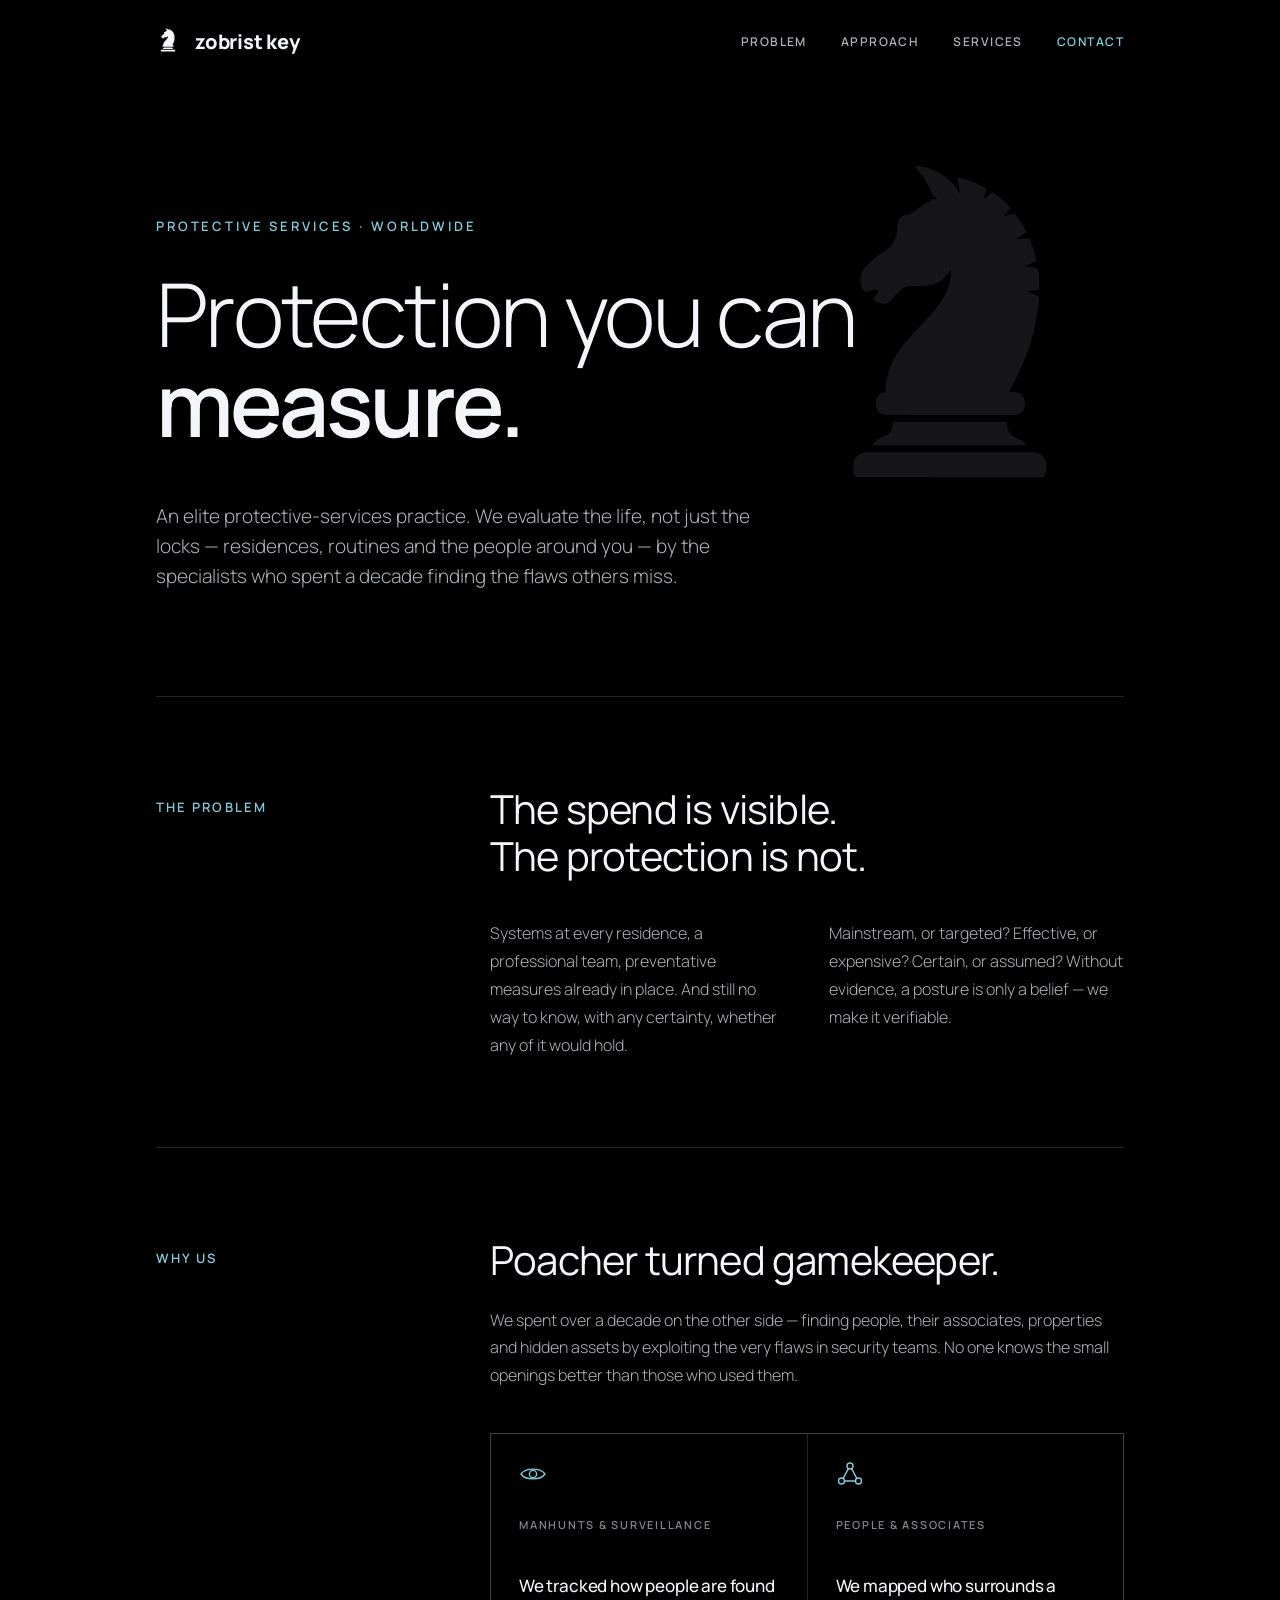
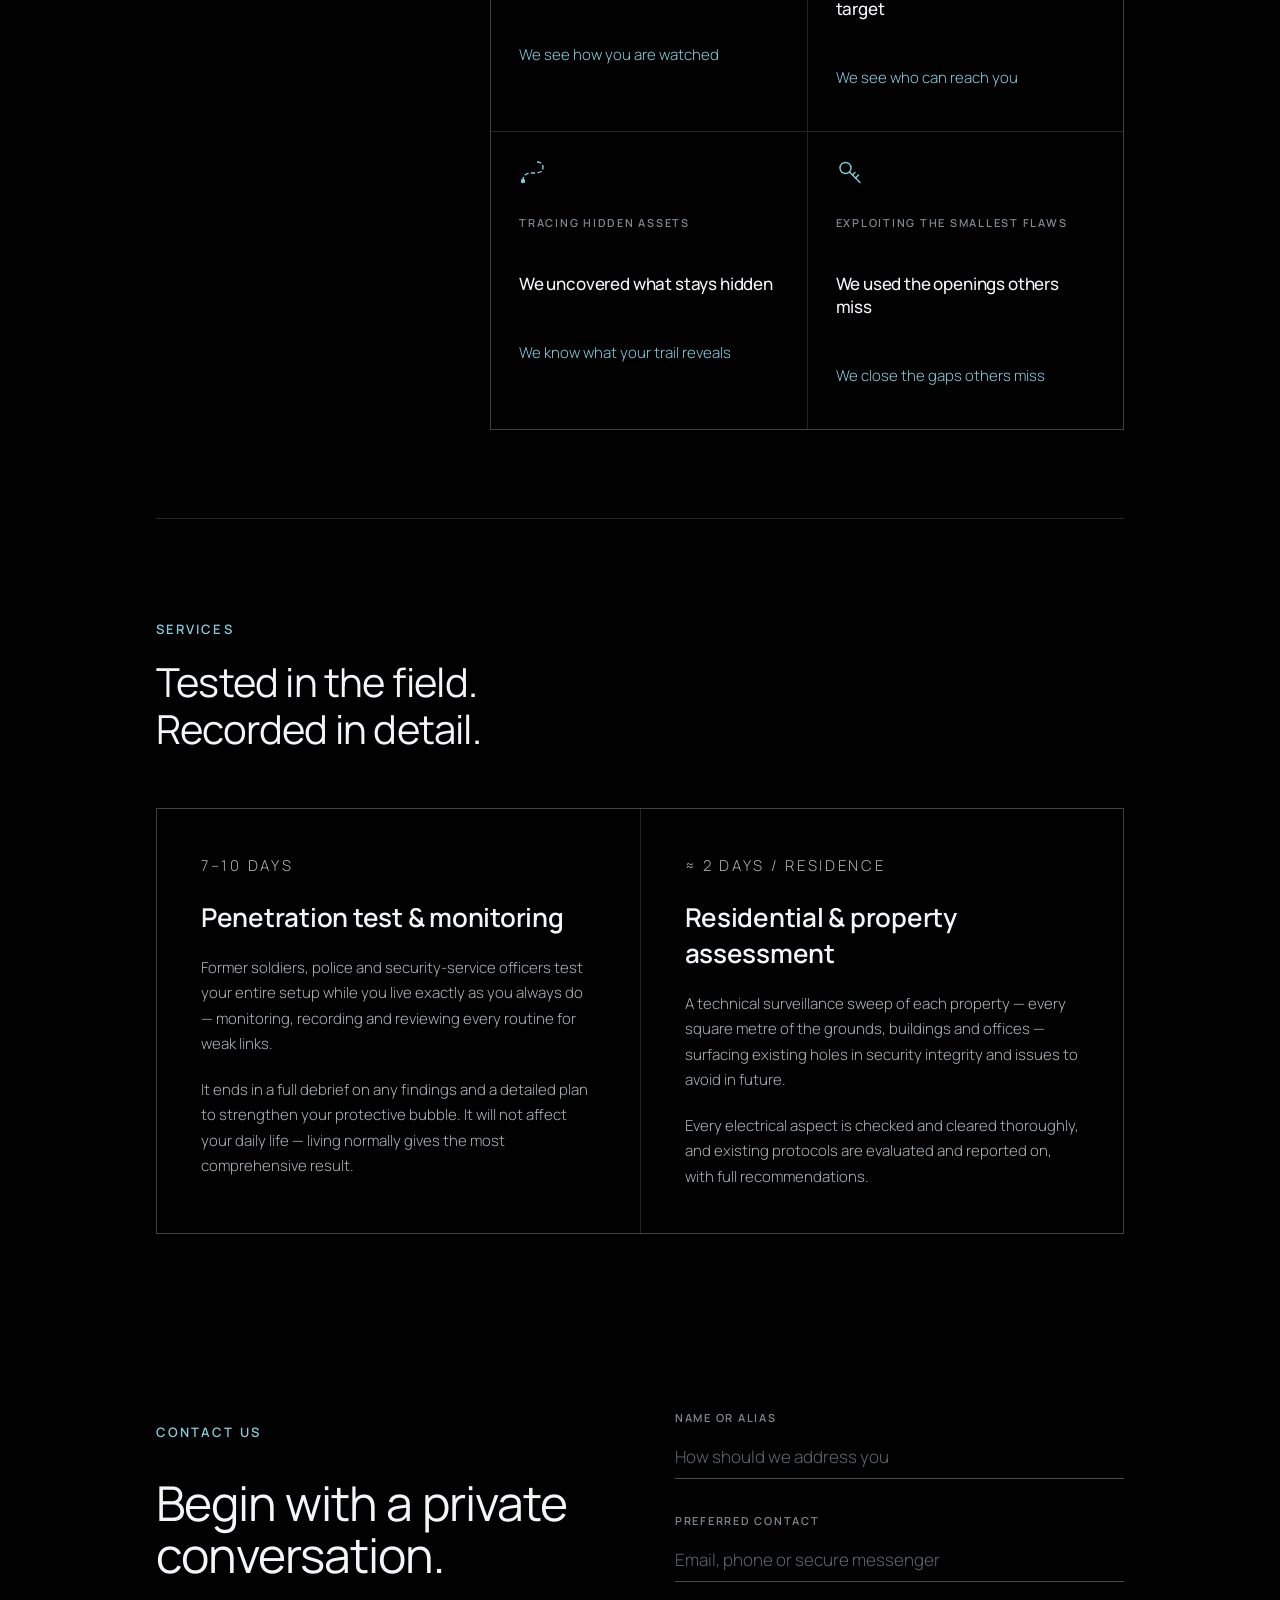
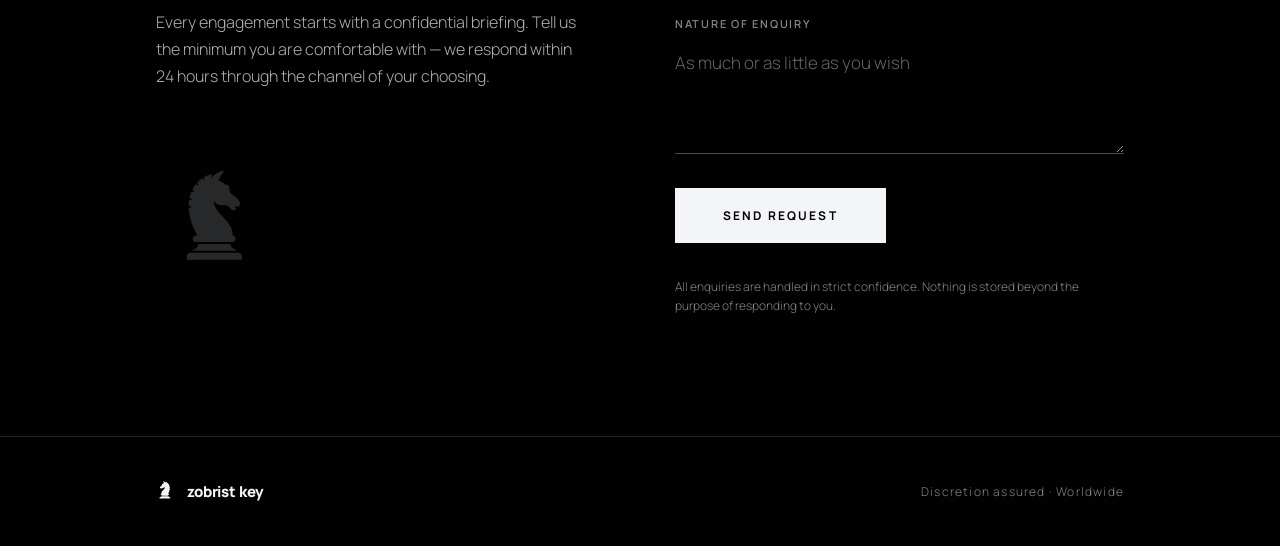
==== index.html @ a70cca1a "feat: add branded favicon" ====
<!DOCTYPE html>
<html lang="en">
<head>
  <meta charset="utf-8">
  <meta name="viewport" content="width=device-width, initial-scale=1">
  <title>Zobrist Key — Protection you can measure</title>
  <meta name="description" content="An elite protective-services practice. We evaluate the life, not just the locks — residences, routines and the people around you.">
  <link rel="icon" href="assets/favicon.svg" type="image/svg+xml">

  <!-- Set .js before first paint so reveal-hiding only applies when JS is
       live. If this script somehow doesn't run, all content stays visible. -->
  <script>document.documentElement.classList.add('js');</script>

  <link rel="preconnect" href="https://fonts.googleapis.com">
  <link rel="preconnect" href="https://fonts.gstatic.com" crossorigin>
  <link href="https://fonts.googleapis.com/css2?family=Manrope:wght@300;400;500;600;700;800&display=swap" rel="stylesheet">
  <link rel="stylesheet" href="styles.css">
</head>
<body>

  <!-- ===================== HEADER ===================== -->
  <header class="site-header" id="siteHeader">
    <div class="site-header__inner">
      <a class="brand" href="#top" aria-label="Zobrist Key">
        <span class="brand__mark kn" aria-hidden="true"></span>
        <span class="brand__word">zobrist key</span>
      </a>
      <nav class="nav" aria-label="Primary">
        <a href="#problem">Problem</a>
        <a href="#approach">Approach</a>
        <a href="#services">Services</a>
        <a href="#contact" class="is-cta">Contact</a>
      </nav>
    </div>
  </header>

  <main>
    <div class="container">

      <!-- ===================== HERO ===================== -->
      <section class="hero" id="top" aria-labelledby="hero-title">
        <span class="hero__watermark kn" aria-hidden="true"></span>
        <p class="hero__eyebrow" data-reveal>Protective services · worldwide</p>
        <h1 class="hero__title" id="hero-title" data-reveal>Protection you can <em>measure.</em></h1>
        <p class="hero__lead" data-reveal>An elite protective-services practice. We evaluate the life, not just the locks — residences, routines and the people around you — by the specialists who spent a decade finding the flaws others miss.</p>
      </section>

      <!-- ===================== PROBLEM ===================== -->
      <section class="section section--split" id="problem" aria-labelledby="problem-title">
        <div class="section__aside" data-reveal>
          <p class="eyebrow">The Problem</p>
        </div>
        <div class="section__body">
          <h2 class="h2 problem__title" id="problem-title" data-reveal>The spend is visible. The protection is not.</h2>
          <div class="problem__cols">
            <p data-reveal>Systems at every residence, a professional team, preventative measures already in place. And still no way to know, with any certainty, whether any of it would hold.</p>
            <p data-reveal>Mainstream, or targeted? Effective, or expensive? Certain, or assumed? Without evidence, a posture is only a belief — we make it verifiable.</p>
          </div>
        </div>
      </section>

      <!-- ===================== APPROACH / WHY US ===================== -->
      <section class="section section--split" id="approach" aria-labelledby="approach-title">
        <div class="section__aside" data-reveal>
          <p class="eyebrow">Why us</p>
        </div>
        <div class="section__body">
          <h2 class="h2 approach__title" id="approach-title" data-reveal>Poacher turned gamekeeper.</h2>
          <p class="approach__intro" data-reveal>We spent over a decade on the other side — finding people, their associates, properties and hidden assets by exploiting the very flaws in security teams. No one knows the small openings better than those who used them.</p>
          <div class="hgrid hgrid--pairs">
            <div class="map-card" data-reveal>
              <div class="map-card__icon">
                <svg viewBox="0 0 28 28" width="28" height="28" fill="none" stroke="currentColor" stroke-width="1.4" stroke-linecap="round" stroke-linejoin="round" aria-hidden="true">
                  <path d="M2 14 C6.5 7.5 21.5 7.5 26 14 C21.5 20.5 6.5 20.5 2 14 Z"/>
                  <circle cx="14" cy="14" r="3.6"/>
                </svg>
              </div>
              <p class="map-card__tag">Manhunts &amp; surveillance</p>
              <p class="map-card__past">We tracked how people are found</p>
              <p class="map-card__now">We see how you are watched</p>
            </div>
            <div class="map-card" data-reveal>
              <div class="map-card__icon">
                <svg viewBox="0 0 28 28" width="28" height="28" fill="none" stroke="currentColor" stroke-width="1.4" stroke-linecap="round" stroke-linejoin="round" aria-hidden="true">
                  <circle cx="14" cy="6" r="3"/>
                  <circle cx="5.5" cy="21" r="3"/>
                  <circle cx="22.5" cy="21" r="3"/>
                  <path d="M12.4 8.6 L7.2 18.4"/>
                  <path d="M15.6 8.6 L20.8 18.4"/>
                  <path d="M8.5 21 L19.5 21"/>
                </svg>
              </div>
              <p class="map-card__tag">People &amp; associates</p>
              <p class="map-card__past">We mapped who surrounds a target</p>
              <p class="map-card__now">We see who can reach you</p>
            </div>
            <div class="map-card" data-reveal>
              <div class="map-card__icon">
                <svg viewBox="0 0 28 28" width="28" height="28" fill="none" stroke="currentColor" stroke-width="1.4" stroke-linecap="round" stroke-linejoin="round" aria-hidden="true">
                  <path d="M4 23 C4 15 10 15 14 15 C18 15 24 15 24 9 C24 5.5 21 4 18.5 4" stroke-dasharray="3.2 3.4"/>
                  <circle cx="4" cy="23" r="2.2" fill="currentColor" stroke="none"/>
                </svg>
              </div>
              <p class="map-card__tag">Tracing hidden assets</p>
              <p class="map-card__past">We uncovered what stays hidden</p>
              <p class="map-card__now">We know what your trail reveals</p>
            </div>
            <div class="map-card" data-reveal>
              <div class="map-card__icon">
                <svg viewBox="0 0 28 28" width="28" height="28" fill="none" stroke="currentColor" stroke-width="1.4" stroke-linecap="round" stroke-linejoin="round" aria-hidden="true">
                  <circle cx="9.5" cy="10" r="5.5"/>
                  <path d="M13.5 14 L24 24.5"/>
                  <path d="M19.5 20 L22.5 17"/>
                  <path d="M16.5 17 L19 14.5"/>
                </svg>
              </div>
              <p class="map-card__tag">Exploiting the smallest flaws</p>
              <p class="map-card__past">We used the openings others miss</p>
              <p class="map-card__now">We close the gaps others miss</p>
            </div>
          </div>
        </div>
      </section>

      <!-- ===================== SERVICES ===================== -->
      <section class="section services" id="services" aria-labelledby="services-title">
        <p class="eyebrow" data-reveal>Services</p>
        <h2 class="h2 services__title" id="services-title" data-reveal>Tested in the field. Recorded in detail.</h2>
        <div class="hgrid hgrid--2">
          <article class="service-card" data-reveal>
            <p class="service-card__meta">7–10 days</p>
            <h3 class="service-card__title">Penetration test &amp; monitoring</h3>
            <p>Former soldiers, police and security-service officers test your entire setup while you live exactly as you always do — monitoring, recording and reviewing every routine for weak links.</p>
            <p>It ends in a full debrief on any findings and a detailed plan to strengthen your protective bubble. It will not affect your daily life — living normally gives the most comprehensive result.</p>
          </article>
          <article class="service-card" data-reveal>
            <p class="service-card__meta">≈ 2 days / residence</p>
            <h3 class="service-card__title">Residential &amp; property assessment</h3>
            <p>A technical surveillance sweep of each property — every square metre of the grounds, buildings and offices — surfacing existing holes in security integrity and issues to avoid in future.</p>
            <p>Every electrical aspect is checked and cleared thoroughly, and existing protocols are evaluated and reported on, with full recommendations.</p>
          </article>
        </div>
      </section>

      <!-- ===================== CONTACT ===================== -->
      <section class="contact" id="contact" aria-labelledby="contact-title">
        <div class="contact__intro">
          <p class="eyebrow" data-reveal>Contact us</p>
          <h2 class="contact__title" id="contact-title" data-reveal>Begin with a private conversation.</h2>
          <p class="lead contact__lead" data-reveal>Every engagement starts with a confidential briefing. Tell us the minimum you are comfortable with — we respond within 24 hours through the channel of your choosing.</p>
          <span class="contact__mark kn" data-reveal aria-hidden="true"></span>
        </div>
        <div class="contact__form-wrap">
          <form class="form" id="contactForm" novalidate>
            <label class="field">
              <span class="field__label">Name or alias</span>
              <input type="text" name="name" autocomplete="off" placeholder="How should we address you">
            </label>
            <label class="field">
              <span class="field__label">Preferred contact</span>
              <input type="text" name="contact" autocomplete="off" placeholder="Email, phone or secure messenger">
            </label>
            <label class="field">
              <span class="field__label">Nature of enquiry</span>
              <textarea name="enquiry" rows="4" placeholder="As much or as little as you wish"></textarea>
            </label>
            <button type="submit" class="btn">Send request</button>
            <p class="form__note">All enquiries are handled in strict confidence. Nothing is stored beyond the purpose of responding to you.</p>
          </form>

          <div class="form-success" id="formSuccess" hidden>
            <span class="form-success__mark kn" aria-hidden="true"></span>
            <h3>Request received.</h3>
            <p>We will make contact within 24 hours through the channel you provided. No further action is required.</p>
          </div>
        </div>
      </section>

    </div>
  </main>

  <!-- ===================== FOOTER ===================== -->
  <footer class="site-footer">
    <div class="site-footer__inner">
      <div class="site-footer__brand">
        <span class="site-footer__mark kn" aria-hidden="true"></span>
        <span class="site-footer__word">zobrist key</span>
      </div>
      <p class="site-footer__tag">Discretion assured · Worldwide</p>
    </div>
  </footer>

  <script src="main.js"></script>
</body>
</html>
---- styles.css ----
/* =========================================================
   Zobrist Key — Services landing page
   Design tokens & styles per handoff SPEC.md
   ========================================================= */

:root {
  --bg: #010102;
  --bg-alt: #111315;
  --ink: #F3F5F8;
  --text-2: #ADB2B6;
  --text-3: #81878C;
  --accent: #84CBDC;
  --hairline: rgba(243, 245, 248, .14);

  --container: 1080px;
  --pad-x: clamp(20px, 5vw, 56px);
  --section-y: clamp(64px, 9vw, 88px);
}

/* ---------- Reset / base ---------- */
* { box-sizing: border-box; }

html {
  scroll-behavior: smooth;
  background: var(--bg);
}

body {
  margin: 0;
  padding: 0;
  background: var(--bg);
  color: var(--ink);
  font-family: 'Manrope', system-ui, -apple-system, sans-serif;
  font-weight: 300;
  -webkit-font-smoothing: antialiased;
  text-rendering: optimizeLegibility;
}

a { color: var(--accent); text-decoration: none; transition: opacity .2s ease; }
a:hover { opacity: .7; }

::selection { background: var(--accent); color: var(--bg); }

img { max-width: 100%; display: block; }

/* ---------- Knight mark (mask-tinted, decorative) ----------
   Mirrored (scaleX(-1)) to match the knight's orientation in the pitch deck. */
.kn {
  -webkit-mask: url("assets/knight-black.svg") center / contain no-repeat;
          mask: url("assets/knight-black.svg") center / contain no-repeat;
  display: inline-block;
  flex: none;
  background: var(--ink);
  transform: scaleX(-1);
}

/* ---------- Layout ---------- */
.container {
  max-width: var(--container);
  margin: 0 auto;
  padding-left: var(--pad-x);
  padding-right: var(--pad-x);
}

.section {
  padding: var(--section-y) 0;
  border-top: 1px solid var(--hairline);
}

.section--split {
  display: flex;
  flex-wrap: wrap;
  gap: clamp(28px, 5vw, 56px);
}

/* Eyebrow / overline label */
.eyebrow {
  font-size: 13px;
  font-weight: 600;
  letter-spacing: .16em;
  text-transform: uppercase;
  color: var(--accent);
}

.section__aside {
  flex: 1 1 220px;
  max-width: 280px;
}

.section__body {
  flex: 3 1 460px;
}

/* Section headings */
.h2 {
  font-size: clamp(28px, 4.4vw, 40px);
  font-weight: 400;
  line-height: 1.18;
  letter-spacing: -.02em;
  margin: 0;
  text-wrap: balance;
}

.lead {
  font-size: 16px;
  font-weight: 300;
  line-height: 1.7;
  color: var(--text-2);
  margin: 0;
}

/* =========================================================
   Header
   ========================================================= */
.site-header {
  position: sticky;
  top: 0;
  z-index: 50;
  background: transparent;
  border-bottom: 1px solid transparent;
  transition: background .35s ease, border-color .35s ease,
              backdrop-filter .35s ease, -webkit-backdrop-filter .35s ease;
}

.site-header.is-scrolled {
  background: rgba(1, 1, 2, .72);
  -webkit-backdrop-filter: saturate(140%) blur(16px);
          backdrop-filter: saturate(140%) blur(16px);
  border-bottom-color: rgba(243, 245, 248, .1);
}

.site-header__inner {
  max-width: var(--container);
  margin: 0 auto;
  padding: 24px var(--pad-x);
  display: flex;
  align-items: center;
  justify-content: space-between;
  gap: 16px;
  transition: padding .35s ease;
}
.site-header.is-scrolled .site-header__inner { padding-top: 13px; padding-bottom: 13px; }

.brand {
  display: flex;
  align-items: center;
  gap: 12px;
  color: var(--ink);
}
.brand:hover { opacity: 1; }

.brand__mark {
  width: 27px;
  height: 35px;
  background: var(--ink);
  transition: width .35s ease, height .35s ease;
}
.site-header.is-scrolled .brand__mark { width: 22px; height: 28px; }

.brand__word {
  font-size: 20px;
  font-weight: 800;
  letter-spacing: -.01em;
  line-height: 1;
  transition: font-size .35s ease;
}
.site-header.is-scrolled .brand__word { font-size: 17px; }

.nav {
  display: flex;
  gap: clamp(16px, 3vw, 34px);
  align-items: center;
  font-size: 12px;
  font-weight: 600;
  letter-spacing: .12em;
  text-transform: uppercase;
}
.nav a { color: var(--text-2); }
.nav a.is-cta { color: var(--accent); }

/* On narrow screens the four inline links can't fit without pushing the
   sole CTA off-screen. Keep only Contact — the single CTA per spec. */
@media (max-width: 560px) {
  .nav a:not(.is-cta) { display: none; }
}

/* =========================================================
   Hero
   ========================================================= */
.hero {
  position: relative;
  padding: clamp(72px, 12vw, 120px) 0 clamp(64px, 10vw, 104px);
}

.hero__watermark {
  position: absolute;
  top: 24px;
  right: clamp(-40px, -2vw, 0px);
  width: min(38vw, 360px);
  height: min(50vw, 470px);
  background: rgba(243, 245, 248, .09);
  overflow: hidden;
  isolation: isolate;
  pointer-events: none;
}

/* A narrow, cool-toned highlight is clipped by the knight's mask, so the
   light only travels across the mark itself. Most of the cycle is a pause —
   the glint should feel occasional and deliberate, not like a loading state. */
.hero__watermark::after {
  content: "";
  position: absolute;
  top: -20%;
  bottom: -20%;
  left: -70%;
  width: 42%;
  background: linear-gradient(
    90deg,
    transparent 0%,
    rgba(132, 203, 220, .06) 18%,
    rgba(132, 203, 220, .42) 42%,
    rgba(255, 255, 255, .78) 50%,
    rgba(132, 203, 220, .34) 58%,
    transparent 100%
  );
  filter: blur(4px);
  opacity: 0;
  transform: translate3d(0, 0, 0) skewX(-16deg);
  animation: hero-knight-glint 6.5s linear 1s infinite;
  will-change: transform, opacity;
}

@keyframes hero-knight-glint {
  0%, 42% {
    opacity: 0;
    transform: translate3d(0, 0, 0) skewX(-16deg);
  }
  48% {
    opacity: .55;
    transform: translate3d(115%, 0, 0) skewX(-16deg);
  }
  62% {
    opacity: 1;
    transform: translate3d(250%, 0, 0) skewX(-16deg);
  }
  78%, 100% {
    opacity: 0;
    transform: translate3d(430%, 0, 0) skewX(-16deg);
  }
}

.hero__eyebrow {
  position: relative;
  font-size: 13px;
  font-weight: 600;
  letter-spacing: .22em;
  text-transform: uppercase;
  color: var(--accent);
  margin-bottom: clamp(24px, 4vw, 34px);
}

.hero__title {
  position: relative;
  font-size: clamp(44px, 9vw, 88px);
  font-weight: 300;
  line-height: 1.02;
  letter-spacing: -.03em;
  margin: 0;
  max-width: 900px;
}
.hero__title em { font-style: normal; font-weight: 600; }

.hero__lead {
  font-size: clamp(17px, 2.2vw, 19px);
  font-weight: 300;
  line-height: 1.6;
  color: var(--text-2);
  max-width: 620px;
  margin: clamp(36px, 6vw, 52px) 0 0;
}

/* =========================================================
   Problem
   ========================================================= */
.problem__title {
  margin-bottom: clamp(28px, 4vw, 40px);
  max-width: 660px;
}

.problem__cols {
  display: flex;
  flex-wrap: wrap;
  gap: clamp(28px, 4vw, 44px);
}
.problem__cols p {
  flex: 1 1 280px;
  margin: 0;
  font-size: 16px;
  font-weight: 300;
  line-height: 1.75;
  color: var(--text-2);
}

/* =========================================================
   Approach / Why us
   ========================================================= */
.approach__title { margin-bottom: 24px; max-width: 640px; }

.approach__intro {
  max-width: 680px;
  margin: 0 0 clamp(32px, 5vw, 44px);
  font-size: 16px;
  font-weight: 300;
  line-height: 1.7;
  color: var(--text-2);
}

/* Hairline grids (gap:1px over hairline background) */
.hgrid {
  display: grid;
  gap: 1px;
  background: var(--hairline);
  border: 1px solid var(--hairline);
}
/* Why-us: four mirrored pairs → a fixed 2×2 so no cell is ever left empty.
   Collapses to a single column on narrow screens. */
.hgrid--pairs { grid-template-columns: repeat(2, 1fr); }
.hgrid--2 { grid-template-columns: repeat(auto-fit, minmax(min(100%, 320px), 1fr)); }

@media (max-width: 560px) {
  .hgrid--pairs { grid-template-columns: 1fr; }
}

.map-card {
  background: var(--bg);
  padding: 26px 28px;
  display: flex;
  flex-direction: column;
  gap: 14px;
}
.map-card__icon { color: var(--accent); margin-bottom: 4px; }
.map-card__icon svg { display: block; }
.map-card__tag {
  font-size: 11px;
  font-weight: 600;
  letter-spacing: .16em;
  text-transform: uppercase;
  color: var(--text-3);
}
.map-card__past {
  font-size: 17px;
  font-weight: 500;
  letter-spacing: -.01em;
  color: var(--ink);
}
.map-card__now {
  font-size: 15px;
  font-weight: 300;
  line-height: 1.6;
  color: var(--accent);
}

/* =========================================================
   Services
   ========================================================= */
.services__title {
  margin: 0 0 clamp(40px, 6vw, 56px);
  max-width: 640px;
}
.services .eyebrow { margin-bottom: clamp(16px, 2vw, 20px); }

.service-card {
  background: var(--bg);
  padding: clamp(28px, 4vw, 44px);
  display: flex;
  flex-direction: column;
  gap: 20px;
}
.service-card__meta {
  font-size: 11px;
  font-weight: 600;
  letter-spacing: .18em;
  text-transform: uppercase;
  color: var(--accent);
}
.service-card__title {
  font-size: clamp(22px, 3vw, 26px);
  font-weight: 600;
  letter-spacing: -.01em;
  margin: 0;
}
.service-card p {
  font-size: 15px;
  font-weight: 300;
  line-height: 1.7;
  color: var(--text-2);
  margin: 0;
}

/* =========================================================
   Contact
   ========================================================= */
.contact {
  display: flex;
  flex-wrap: wrap;
  gap: clamp(40px, 7vw, 96px);
  padding: var(--section-y) 0 clamp(72px, 10vw, 120px);
}
.contact__intro { flex: 1 1 360px; }
.contact__form-wrap { flex: 1 1 380px; }

.contact .eyebrow { margin-bottom: clamp(24px, 4vw, 36px); }

.contact__title {
  font-size: clamp(34px, 5.2vw, 48px);
  font-weight: 400;
  line-height: 1.08;
  letter-spacing: -.02em;
  margin: 0 0 28px;
  text-wrap: balance;
}
.contact__lead { max-width: 440px; }

.contact__mark {
  width: clamp(72px, 10vw, 104px);
  height: clamp(94px, 13vw, 135px);
  background: rgba(243, 245, 248, .16);
  margin-top: clamp(40px, 6vw, 64px);
}

/* Form */
.form {
  display: flex;
  flex-direction: column;
  gap: clamp(26px, 4vw, 34px);
}
.field {
  display: flex;
  flex-direction: column;
  gap: 10px;
}
.field__label {
  font-size: 11px;
  font-weight: 600;
  letter-spacing: .16em;
  text-transform: uppercase;
  color: var(--text-3);
}
.field input,
.field textarea {
  border: none;
  border-bottom: 1px solid rgba(243, 245, 248, .3);
  background: transparent;
  font-family: inherit;
  font-size: 17px;
  font-weight: 300;
  padding: 10px 0;
  color: var(--ink);
  outline: none;
  transition: border-color .2s ease;
}
.field textarea { resize: vertical; }
.field input:focus,
.field textarea:focus { border-bottom-color: var(--accent); }
.field input::placeholder,
.field textarea::placeholder { color: #5f666b; }

.btn {
  align-self: flex-start;
  background: var(--ink);
  color: var(--bg);
  border: none;
  font-family: inherit;
  font-size: 12px;
  font-weight: 700;
  letter-spacing: .18em;
  text-transform: uppercase;
  padding: 19px 48px;
  min-height: 44px;
  cursor: pointer;
  transition: opacity .2s ease;
}
.btn:hover { opacity: .85; }

.form__note {
  font-size: 12px;
  font-weight: 300;
  line-height: 1.6;
  color: var(--text-3);
  margin: 0;
}

/* Success state */
.form-success {
  border: 1px solid rgba(243, 245, 248, .2);
  padding: clamp(36px, 5vw, 56px) clamp(28px, 4vw, 48px);
}
.form-success__mark {
  width: 36px;
  height: 47px;
  background: var(--accent);
  margin-bottom: 24px;
}
.form-success h3 {
  font-size: 26px;
  font-weight: 400;
  margin: 0 0 16px;
}
.form-success p {
  font-size: 16px;
  font-weight: 300;
  line-height: 1.7;
  color: var(--text-2);
  margin: 0;
}

/* =========================================================
   Footer
   ========================================================= */
.site-footer { border-top: 1px solid var(--hairline); }
.site-footer__inner {
  max-width: var(--container);
  margin: 0 auto;
  padding: 34px var(--pad-x);
  display: flex;
  flex-wrap: wrap;
  gap: 16px;
  align-items: center;
  justify-content: space-between;
}
.site-footer__brand {
  display: flex;
  align-items: center;
  gap: 11px;
}
.site-footer__mark { width: 20px; height: 26px; background: var(--ink); }
.site-footer__word { font-size: 15px; font-weight: 800; letter-spacing: -.01em; }
.site-footer__tag {
  font-size: 12px;
  font-weight: 300;
  letter-spacing: .1em;
  color: var(--text-3);
}

/* =========================================================
   Reveal on scroll — progressive enhancement.

   Content is fully visible by default. The hidden-then-animate state
   applies ONLY when JS is running (html.js, set by an inline head script
   before first paint). So no-JS, a broken script, or a slow observer can
   never leave a section as an empty block — the worst case is "no animation",
   never "invisible content".
   ========================================================= */
.js [data-reveal] {
  opacity: 0;
  transform: translateY(22px);
  transition: opacity .7s cubic-bezier(.22, .61, .36, 1),
              transform .7s cubic-bezier(.22, .61, .36, 1);
}
.js [data-reveal].is-in { opacity: 1; transform: none; }

@media (prefers-reduced-motion: reduce) {
  .js [data-reveal] { opacity: 1 !important; transform: none !important; transition: none; }
  .hero__watermark::after { animation: none; }
  html { scroll-behavior: auto; }
}
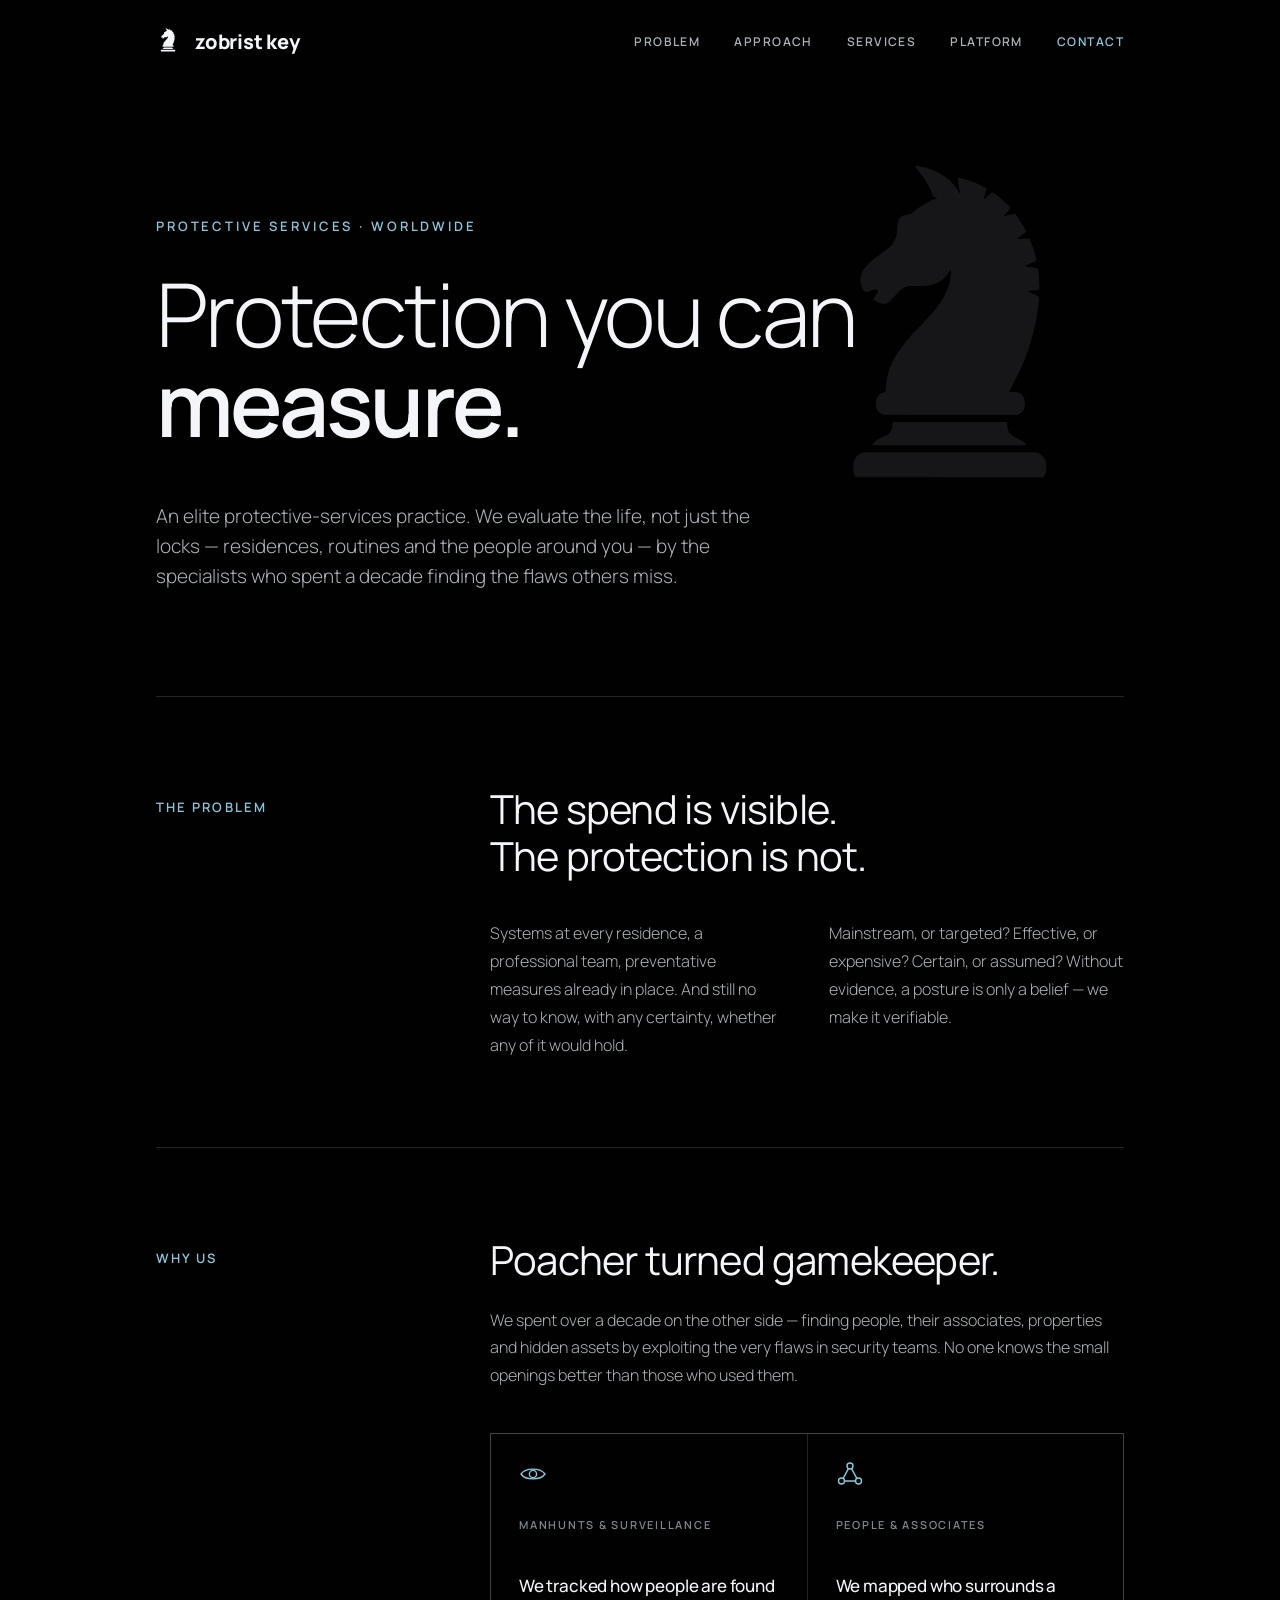
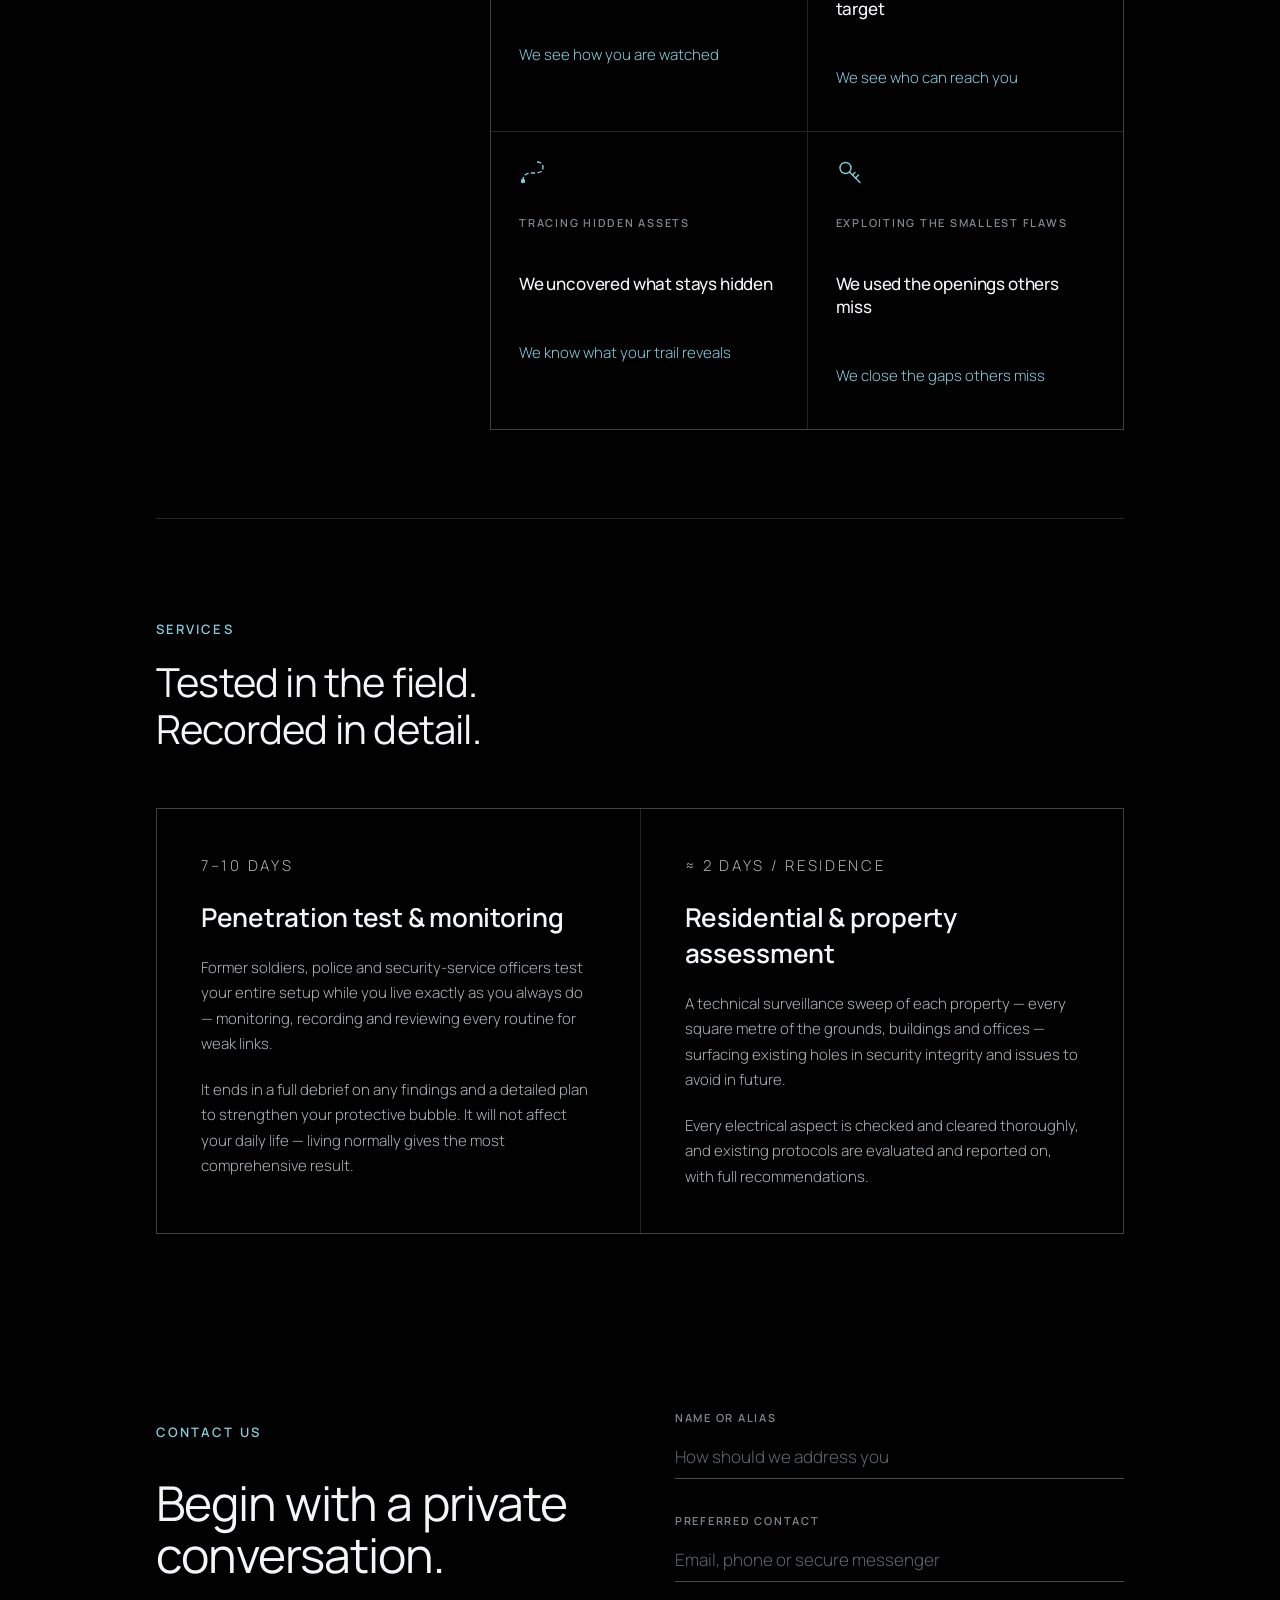
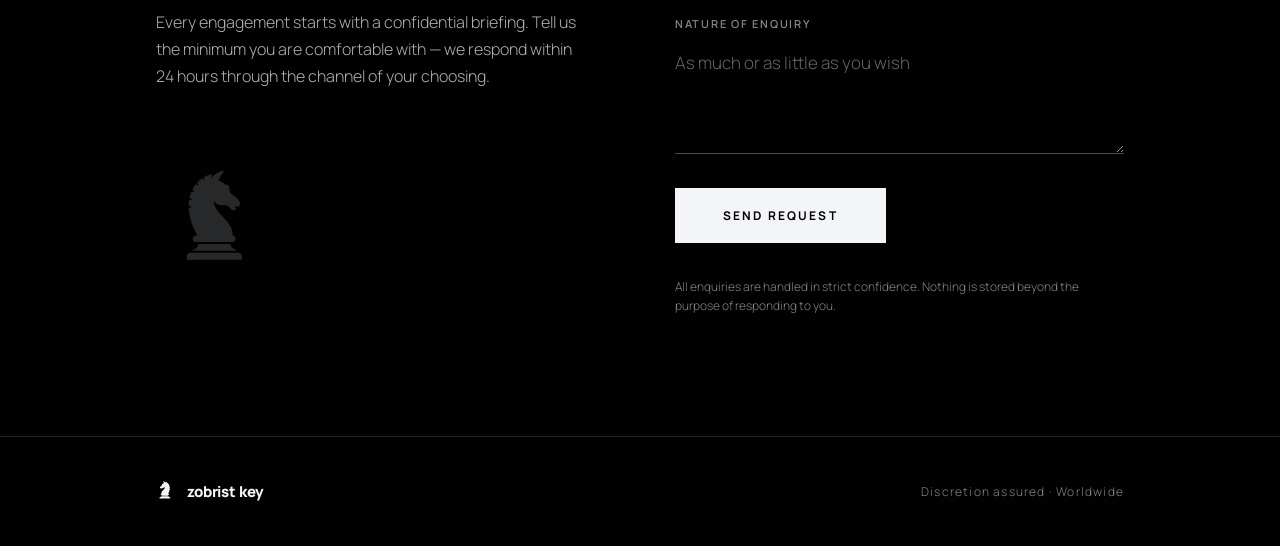
==== commit e483ad00: "feat: add Platform page New platform.html presenting the software platform (product only), sourced f" ====
--- a/index.html
+++ b/index.html
@@ -5,6 +5,25 @@
   <meta name="viewport" content="width=device-width, initial-scale=1">
   <title>Zobrist Key — Protection you can measure</title>
   <meta name="description" content="An elite protective-services practice. We evaluate the life, not just the locks — residences, routines and the people around you.">
+  <link rel="canonical" href="https://zobristkey.com/">
+
+  <meta property="og:type" content="website">
+  <meta property="og:site_name" content="Zobrist Key">
+  <meta property="og:title" content="Zobrist Key — Poacher turned gamekeeper.">
+  <meta property="og:description" content="An elite protective-services practice. We evaluate the life, not just the locks — residences, routines and the people around you.">
+  <meta property="og:url" content="https://zobristkey.com/">
+  <meta property="og:image" content="https://zobristkey.com/assets/og-image-v2.png">
+  <meta property="og:image:secure_url" content="https://zobristkey.com/assets/og-image-v2.png">
+  <meta property="og:image:type" content="image/png">
+  <meta property="og:image:width" content="1200">
+  <meta property="og:image:height" content="630">
+  <meta property="og:image:alt" content="Zobrist Key knight logo and wordmark.">
+
+  <meta name="twitter:card" content="summary_large_image">
+  <meta name="twitter:title" content="Zobrist Key — Poacher turned gamekeeper.">
+  <meta name="twitter:description" content="An elite protective-services practice. We evaluate the life, not just the locks — residences, routines and the people around you.">
+  <meta name="twitter:image" content="https://zobristkey.com/assets/og-image-v2.png">
+  <meta name="twitter:image:alt" content="Zobrist Key knight logo and wordmark.">
   <link rel="icon" href="assets/favicon.svg" type="image/svg+xml">
 
   <!-- Set .js before first paint so reveal-hiding only applies when JS is
@@ -29,6 +48,7 @@
         <a href="#problem">Problem</a>
         <a href="#approach">Approach</a>
         <a href="#services">Services</a>
+        <a href="platform.html">Platform</a>
         <a href="#contact" class="is-cta">Contact</a>
       </nav>
     </div>
--- a/styles.css
+++ b/styles.css
@@ -564,3 +564,125 @@
   .hero__watermark::after { animation: none; }
   html { scroll-behavior: auto; }
 }
+
+/* =========================================================
+   Platform page
+   ========================================================= */
+.nav a.is-current { color: var(--ink); }
+
+.platform-hero { padding-bottom: clamp(48px, 7vw, 72px); }
+
+/* Thesis: practice / platform pair */
+.thesis {
+  display: flex;
+  flex-wrap: wrap;
+  gap: 1px;
+  background: var(--hairline);
+  border: 1px solid var(--hairline);
+  margin-top: clamp(40px, 6vw, 60px);
+}
+.thesis__item {
+  flex: 1 1 260px;
+  background: var(--bg);
+  padding: 26px 28px;
+  display: flex;
+  flex-direction: column;
+  gap: 10px;
+}
+.thesis__k {
+  margin: 0;
+  font-size: 11px;
+  font-weight: 600;
+  letter-spacing: .16em;
+  text-transform: uppercase;
+  color: var(--text-3);
+}
+.thesis__v {
+  margin: 0;
+  font-size: clamp(18px, 2.2vw, 21px);
+  font-weight: 400;
+  letter-spacing: -.01em;
+  line-height: 1.4;
+  color: var(--ink);
+}
+
+/* Feature: text head + framed screenshot beneath */
+.feature__head {
+  max-width: 680px;
+  margin-bottom: clamp(32px, 5vw, 48px);
+}
+.feature__path { margin-bottom: clamp(14px, 2vw, 18px); }
+.feature__title { margin: 0 0 20px; }
+.feature__sub { margin: 0 0 clamp(22px, 3vw, 28px); max-width: 620px; }
+.feature__list {
+  list-style: none;
+  margin: 0;
+  padding: 0;
+  display: flex;
+  flex-direction: column;
+  gap: 12px;
+}
+.feature__list li {
+  position: relative;
+  padding-left: 22px;
+  font-size: 15px;
+  font-weight: 300;
+  line-height: 1.6;
+  color: var(--text-2);
+}
+.feature__list li::before {
+  content: "";
+  position: absolute;
+  left: 0;
+  top: 9px;
+  width: 6px;
+  height: 6px;
+  background: var(--accent);
+  transform: rotate(45deg);
+}
+
+/* Screenshot frame with a subtle browser chrome */
+.shot {
+  margin: 0;
+  border: 1px solid var(--hairline);
+  background: var(--bg-alt);
+  overflow: hidden;
+}
+.shot__bar {
+  display: flex;
+  align-items: center;
+  gap: 12px;
+  padding: 11px 16px;
+  border-bottom: 1px solid var(--hairline);
+  background: rgba(243, 245, 248, .03);
+}
+.shot__dots { display: inline-flex; gap: 6px; flex: none; }
+.shot__dots i {
+  width: 9px;
+  height: 9px;
+  border-radius: 50%;
+  background: rgba(243, 245, 248, .16);
+}
+.shot__url {
+  font-family: ui-monospace, SFMono-Regular, Menlo, monospace;
+  font-size: 12px;
+  font-weight: 500;
+  letter-spacing: .02em;
+  color: var(--text-3);
+}
+.shot__img { display: block; width: 100%; height: auto; }
+
+/* CTA band */
+.cta-band { text-align: center; }
+.cta-band .eyebrow { margin-bottom: clamp(16px, 2vw, 22px); }
+.cta-band__title {
+  margin: 0 auto 20px;
+  max-width: 640px;
+  font-size: clamp(30px, 4.6vw, 44px);
+  font-weight: 400;
+  line-height: 1.1;
+  letter-spacing: -.02em;
+  text-wrap: balance;
+}
+.cta-band__lead { margin: 0 auto clamp(32px, 5vw, 40px); max-width: 460px; }
+.cta-band__btn { display: inline-block; }
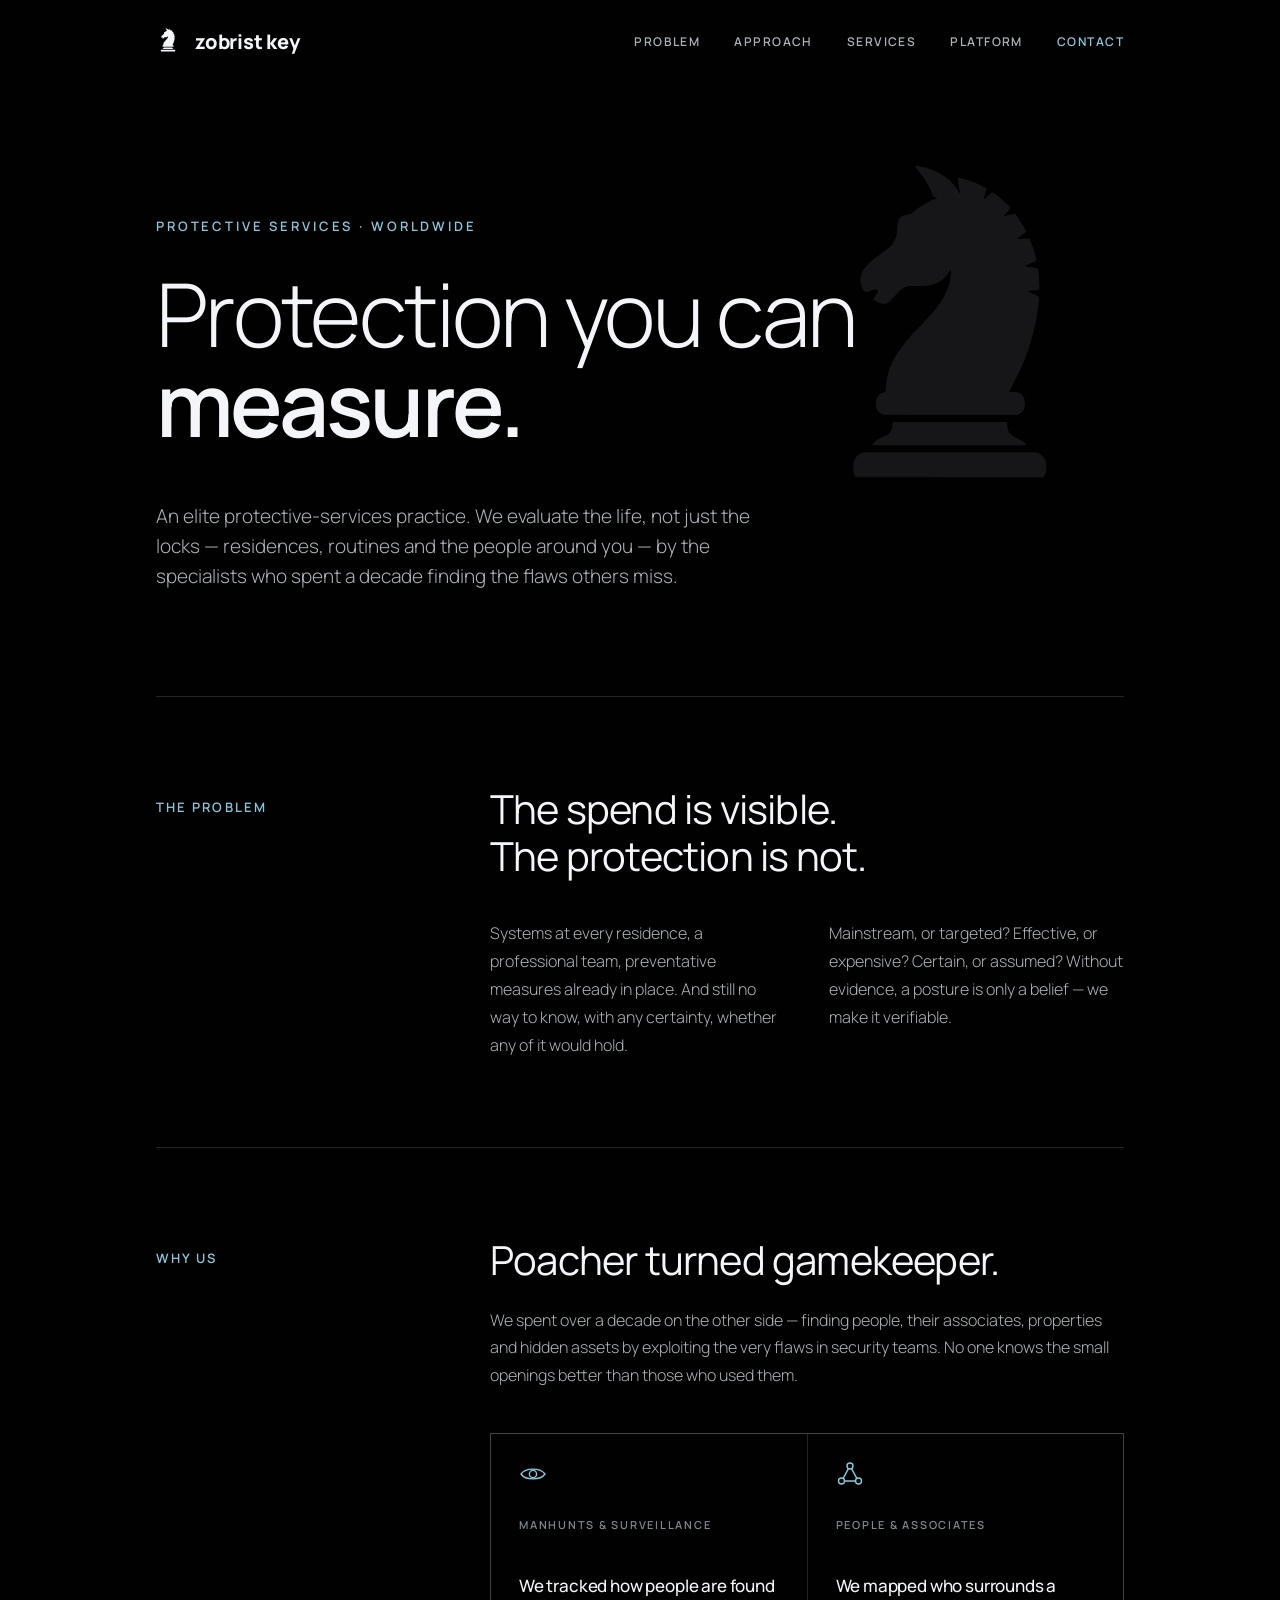
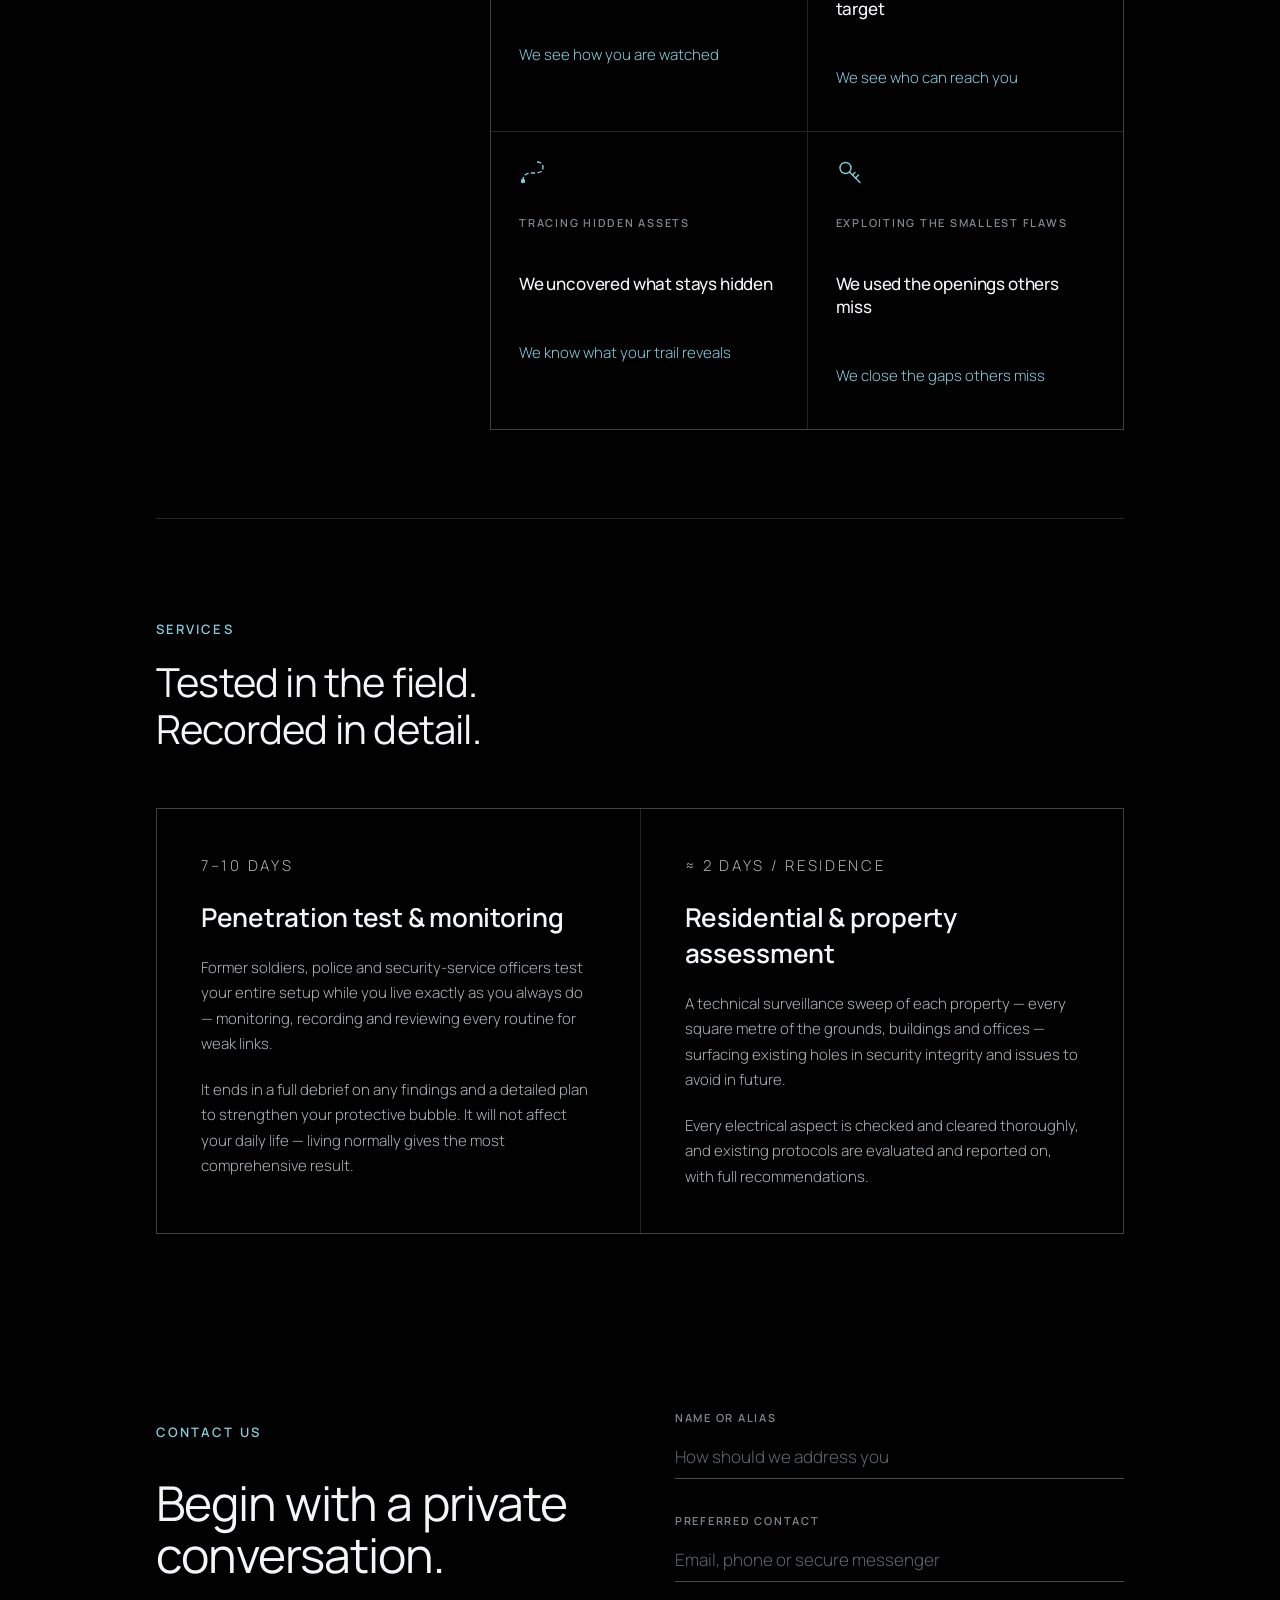
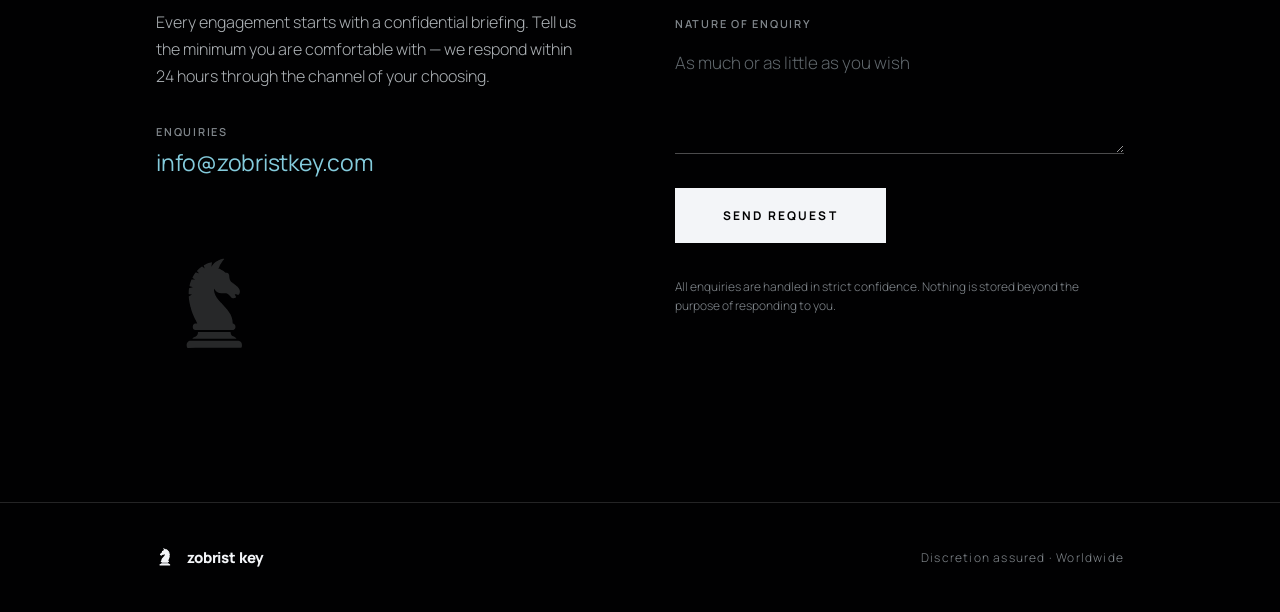
==== commit f0933172: "feat: add info@ enquiries email to contact section Surface info@zobristkey.com as a direct, clickabl" ====
--- a/index.html
+++ b/index.html
@@ -168,6 +168,10 @@
           <p class="eyebrow" data-reveal>Contact us</p>
           <h2 class="contact__title" id="contact-title" data-reveal>Begin with a private conversation.</h2>
           <p class="lead contact__lead" data-reveal>Every engagement starts with a confidential briefing. Tell us the minimum you are comfortable with — we respond within 24 hours through the channel of your choosing.</p>
+          <p class="contact__email" data-reveal>
+            <span class="contact__email-label">Enquiries</span>
+            <a href="mailto:info@zobristkey.com">info@zobristkey.com</a>
+          </p>
           <span class="contact__mark kn" data-reveal aria-hidden="true"></span>
         </div>
         <div class="contact__form-wrap">
--- a/styles.css
+++ b/styles.css
@@ -686,3 +686,77 @@
 }
 .cta-band__lead { margin: 0 auto clamp(32px, 5vw, 40px); max-width: 460px; }
 .cta-band__btn { display: inline-block; }
+
+/* Ten-category grid (platform · overview) */
+.cats-block { margin-top: clamp(32px, 5vw, 48px); }
+.cats-block__label {
+  margin: 0 0 clamp(14px, 2vw, 18px);
+  font-size: 11px;
+  font-weight: 600;
+  letter-spacing: .16em;
+  text-transform: uppercase;
+  color: var(--text-3);
+}
+.cats {
+  list-style: none;
+  margin: 0;
+  padding: 0;
+  display: grid;
+  grid-template-columns: repeat(5, 1fr);   /* 5 divides 10 -> never a gap */
+  gap: 1px;
+  background: var(--hairline);
+  border: 1px solid var(--hairline);
+}
+.cat {
+  background: var(--bg);
+  padding: 16px 16px 18px;
+  display: flex;
+  flex-direction: column;
+  gap: 7px;
+  min-height: 104px;
+}
+.cat__n {
+  font-family: ui-monospace, SFMono-Regular, Menlo, monospace;
+  font-size: 11px;
+  font-weight: 500;
+  letter-spacing: .04em;
+  color: var(--accent);
+}
+.cat__name {
+  font-size: 14px;
+  font-weight: 600;
+  letter-spacing: -.01em;
+  line-height: 1.25;
+  color: var(--ink);
+}
+.cat__sub {
+  font-size: 11.5px;
+  font-weight: 300;
+  line-height: 1.45;
+  color: var(--text-3);
+}
+@media (max-width: 720px) {
+  .cats { grid-template-columns: repeat(2, 1fr); }   /* 2 also divides 10 */
+}
+
+/* Direct enquiries email (contact section) */
+.contact__email {
+  margin: clamp(26px, 4vw, 34px) 0 0;
+  display: flex;
+  flex-direction: column;
+  gap: 7px;
+}
+.contact__email-label {
+  font-size: 11px;
+  font-weight: 600;
+  letter-spacing: .16em;
+  text-transform: uppercase;
+  color: var(--text-3);
+}
+.contact__email a {
+  font-size: clamp(19px, 2.4vw, 23px);
+  font-weight: 400;
+  letter-spacing: -.01em;
+  color: var(--accent);
+  width: fit-content;
+}
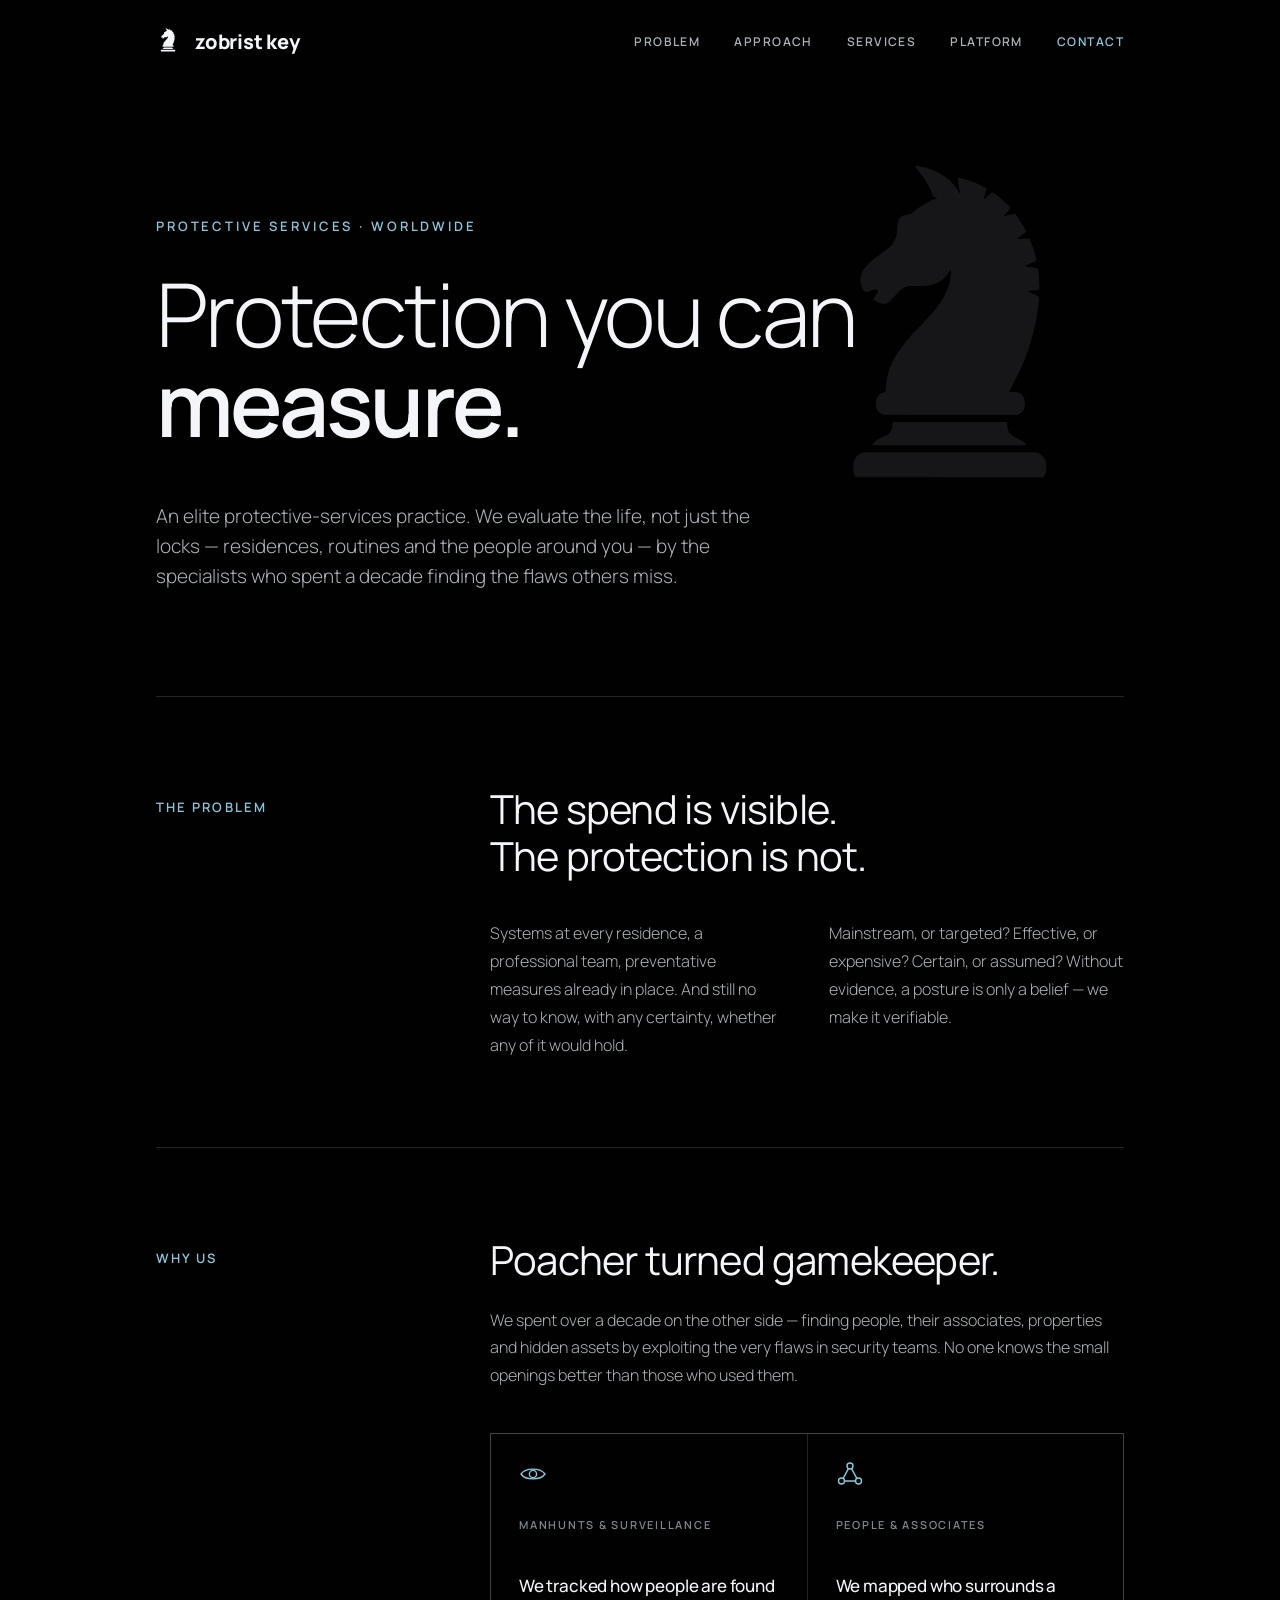
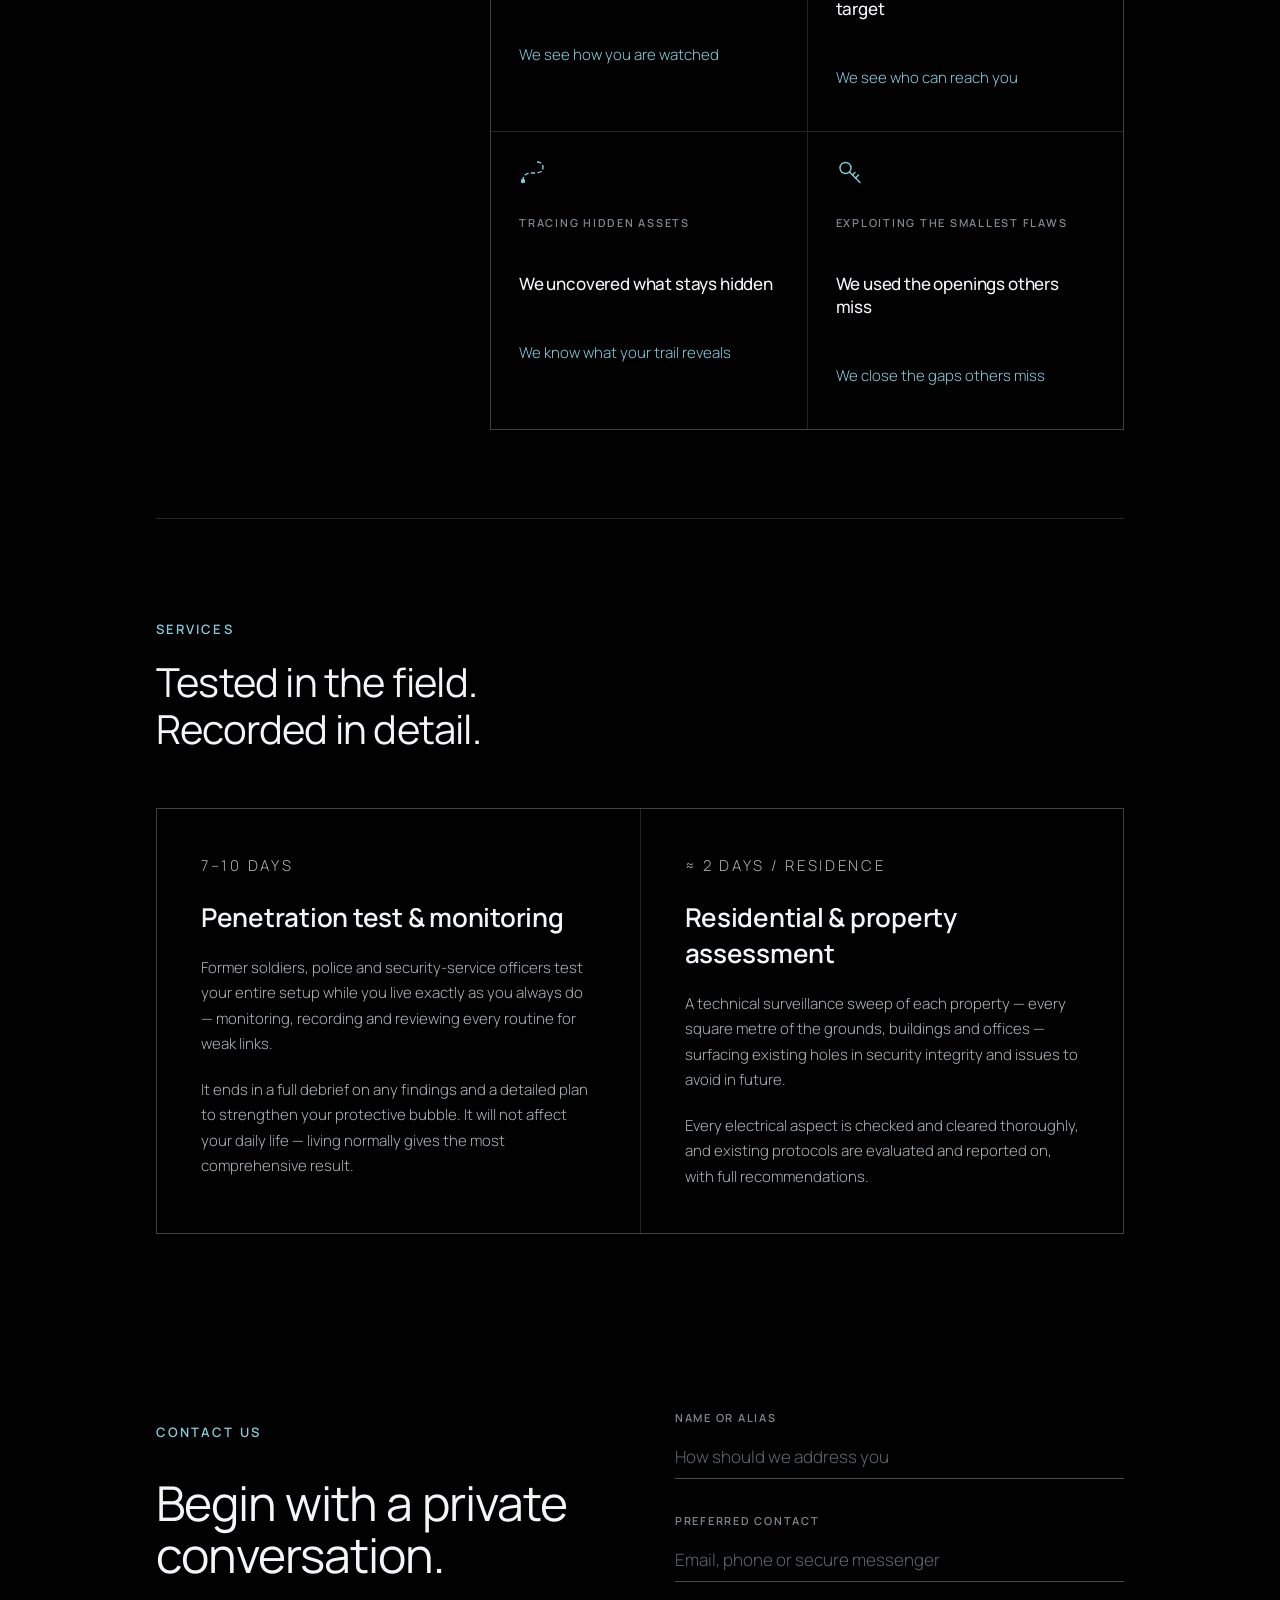
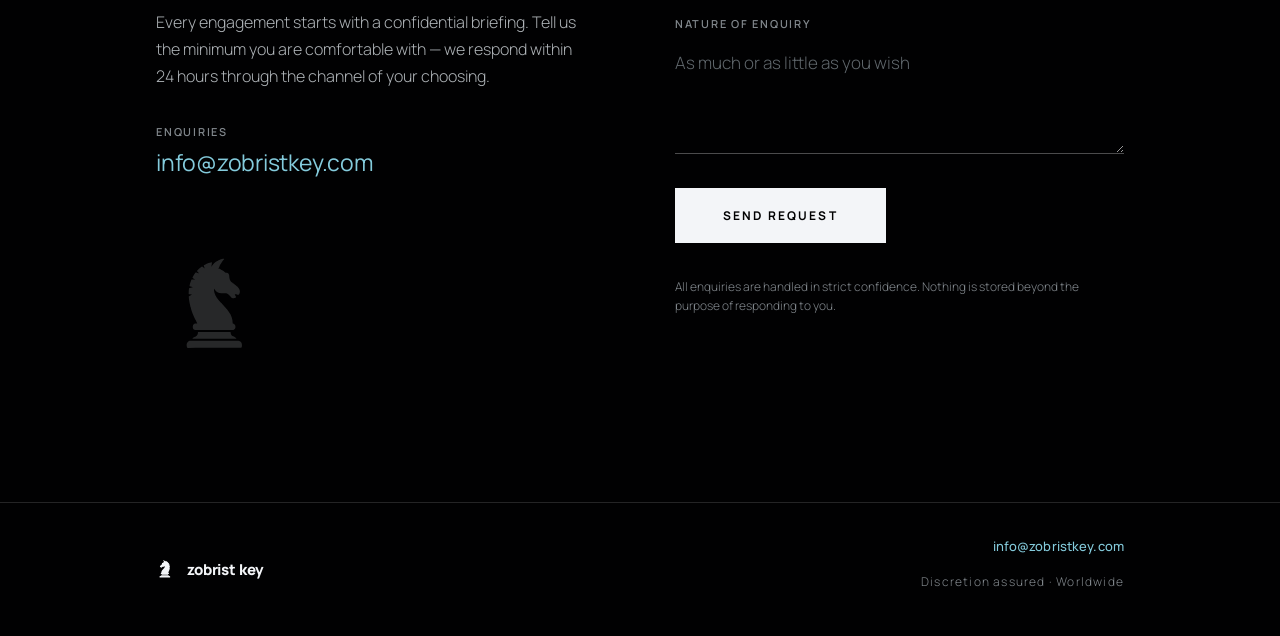
==== commit 51e331c4: "feat: add info@ email to footer (both pages) Plain clickable info@zobristkey.com in the footer of in" ====
--- a/index.html
+++ b/index.html
@@ -210,7 +210,10 @@
         <span class="site-footer__mark kn" aria-hidden="true"></span>
         <span class="site-footer__word">zobrist key</span>
       </div>
-      <p class="site-footer__tag">Discretion assured · Worldwide</p>
+      <div class="site-footer__meta">
+        <a class="site-footer__email" href="mailto:info@zobristkey.com">info@zobristkey.com</a>
+        <p class="site-footer__tag">Discretion assured · Worldwide</p>
+      </div>
     </div>
   </footer>
 
--- a/styles.css
+++ b/styles.css
@@ -760,3 +760,17 @@
   color: var(--accent);
   width: fit-content;
 }
+
+/* Footer enquiries email */
+.site-footer__meta {
+  display: flex;
+  flex-direction: column;
+  align-items: flex-end;
+  gap: 6px;
+}
+.site-footer__email {
+  font-size: 13px;
+  font-weight: 500;
+  letter-spacing: .01em;
+  color: var(--accent);
+}
